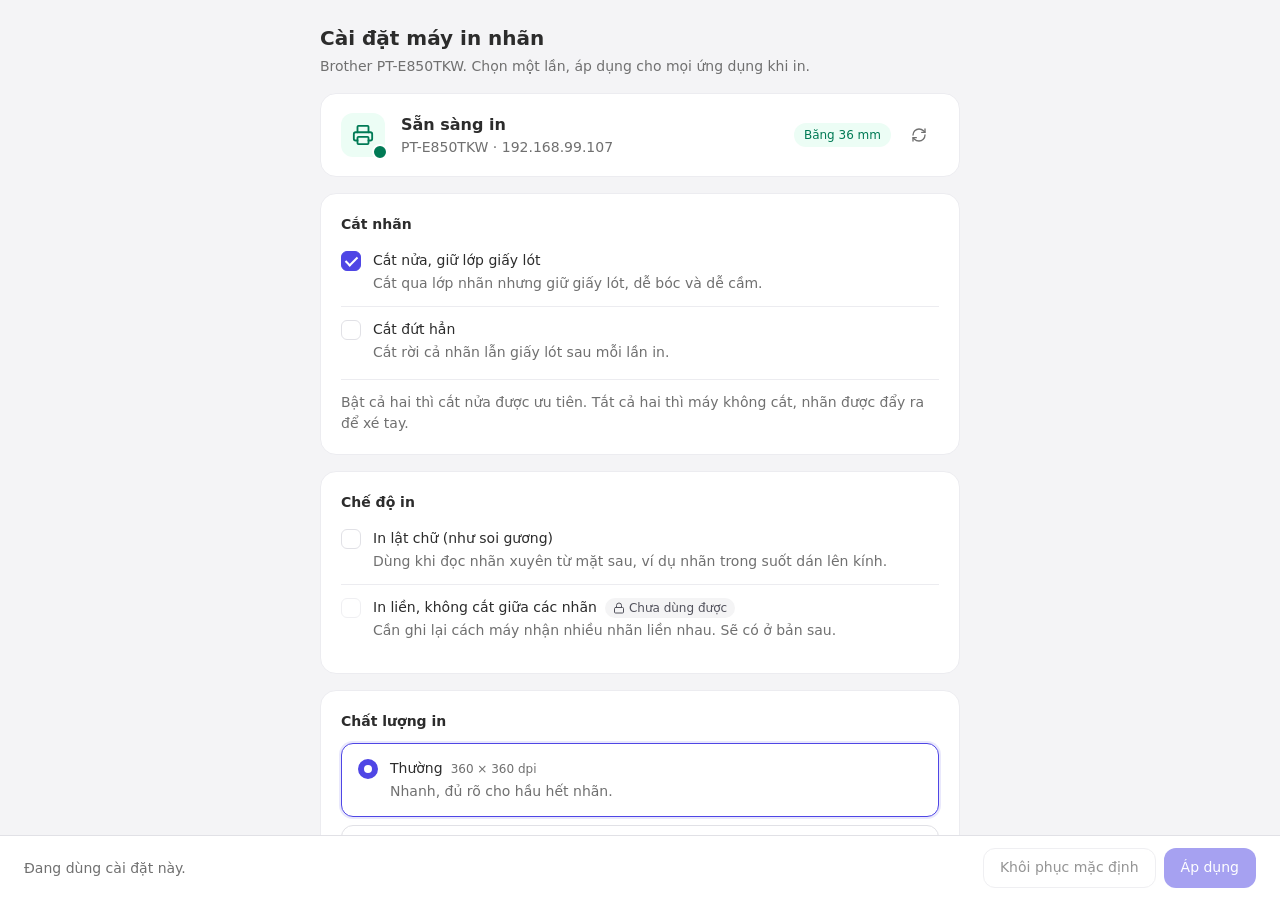
==== settings-app/ui/index.html @ bc4b29c5 "feat(settings-app): add the Tauri settings app with its first UI A one-column window over ptouch-set" ====
<!doctype html>
<!-- SPDX-License-Identifier: GPL-3.0-or-later -->
<html lang="vi">
<head>
  <meta charset="utf-8" />
  <meta name="viewport" content="width=device-width, initial-scale=1" />
  <meta name="color-scheme" content="light dark" />
  <title>Máy in nhãn PT-E850TKW</title>
  <link rel="stylesheet" href="styles.css" />
</head>
<body>
  <div class="app">
    <main class="page" id="page">
      <header class="head">
        <h1>Cài đặt máy in nhãn</h1>
        <p>Brother PT-E850TKW. Chọn một lần, áp dụng cho mọi ứng dụng khi in.</p>
      </header>

      <section class="card status" id="status" aria-live="polite" aria-label="Trạng thái máy in"></section>
      <div class="alerts" id="alerts"></div>

      <div id="form">
        <section class="card" aria-labelledby="h-cut">
          <h2 id="h-cut">Cắt nhãn</h2>
          <div class="rows">
            <label class="row">
              <input type="checkbox" id="half_cut" />
              <span class="row-text">
                <span class="row-title">Cắt nửa, giữ lớp giấy lót</span>
                <span class="row-desc">Cắt qua lớp nhãn nhưng giữ giấy lót, dễ bóc và dễ cầm.</span>
              </span>
            </label>
            <label class="row">
              <input type="checkbox" id="full_cut" />
              <span class="row-text">
                <span class="row-title">Cắt đứt hẳn</span>
                <span class="row-desc">Cắt rời cả nhãn lẫn giấy lót sau mỗi lần in.</span>
              </span>
            </label>
          </div>
          <p class="note">Bật cả hai thì cắt nửa được ưu tiên. Tắt cả hai thì máy không cắt, nhãn được đẩy ra để xé tay.</p>
        </section>

        <section class="card" aria-labelledby="h-mode">
          <h2 id="h-mode">Chế độ in</h2>
          <div class="rows">
            <label class="row">
              <input type="checkbox" id="mirror" />
              <span class="row-text">
                <span class="row-title">In lật chữ (như soi gương)</span>
                <span class="row-desc">Dùng khi đọc nhãn xuyên từ mặt sau, ví dụ nhãn trong suốt dán lên kính.</span>
              </span>
            </label>
            <label class="row is-locked">
              <input type="checkbox" id="chain" disabled />
              <span class="row-text">
                <span class="row-title">In liền, không cắt giữa các nhãn <span class="tag"><svg class="icon" data-i="lock"></svg>Chưa dùng được</span></span>
                <span class="row-desc">Cần ghi lại cách máy nhận nhiều nhãn liền nhau. Sẽ có ở bản sau.</span>
              </span>
            </label>
          </div>
        </section>

        <section class="card" aria-labelledby="h-quality">
          <h2 id="h-quality">Chất lượng in</h2>
          <fieldset class="choices" id="quality"></fieldset>
        </section>

        <section class="card" aria-labelledby="h-size">
          <h2 id="h-size">Khổ nhãn mặc định</h2>
          <p class="hint">Dùng khi ứng dụng không chọn khổ. Khổ tự động cắt bỏ phần trắng, nhãn dài vừa nội dung.</p>
          <div class="select" id="size"></div>
        </section>
      </div>

      <section class="card" id="conn" aria-labelledby="h-conn">
        <h2 id="h-conn">Kết nối</h2>
        <label class="field" for="host">Địa chỉ máy in</label>
        <div class="field-row">
          <input class="input" id="host" inputmode="url" autocomplete="off" spellcheck="false" placeholder="192.168.99.107" />
          <button class="btn btn-outline" id="save-host" type="button">Lưu địa chỉ</button>
        </div>
        <p class="hint">Địa chỉ IP của máy in trong mạng. Nên đặt IP cố định trên router để khỏi phải đổi.</p>
        <div class="actions">
          <button class="btn btn-outline" type="button" disabled><svg class="icon" data-i="printer"></svg>In thử nhãn</button>
          <button class="btn btn-outline" type="button" disabled><svg class="icon" data-i="refresh"></svg>Cài lại driver</button>
          <span class="soon">Sắp có</span>
        </div>
      </section>
    </main>

    <footer class="bar" id="bar">
      <p class="bar-text" id="bar-text" role="status"></p>
      <div class="bar-actions">
        <button class="btn btn-outline" id="reset" type="button">Khôi phục mặc định</button>
        <button class="btn btn-primary" id="apply" type="button">Áp dụng</button>
      </div>
    </footer>
  </div>
  <script src="main.js"></script>
</body>
</html>
---- settings-app/ui/styles.css ----
/* SPDX-License-Identifier: GPL-3.0-or-later

   Tokens follow the evon ui-ux skill (references/tokens.css): flat, hairline
   borders, no shadows except floating layers, 12px radius, one font. Accent is
   indigo like ResBoost. The accent lives in two places (light and dark), the
   font in one. Follows the system light/dark setting. */

:root {
  color-scheme: light;
  --app-font: -apple-system, BlinkMacSystemFont, "SF Pro Text", system-ui, sans-serif;

  /* accent, light */
  --primary: #4f46e5;
  --primary-hover: color-mix(in oklab, var(--primary) 85%, var(--background));
  --primary-foreground: #ffffff;
  --primary-light: rgb(79 70 229 / 0.08);
  --ring-focus: rgb(79 70 229 / 0.12);
  --border-focus: var(--primary);

  --background: #f4f4f6;
  --surface: #ffffff;
  --surface-overlay: #ffffff;
  --foreground: #2c2c2c;
  --muted: #707070;
  --border: #ececf0;
  --border-strong: #e1e1e6;
  --item-hover: #f4f4f6;
  --secondary: #e7e8ec;
  --button-hover: #f1f1f3;
  --elevation-popover: 0 10px 15px -3px rgb(0 0 0 / 0.1), 0 4px 6px -4px rgb(0 0 0 / 0.1);

  --error-text: #e7000b;
  --error-bg: #fef2f2;
  --error-border: #ffc9c9;
  --error-strong: #c10007;
  --success-bg: #ecfdf5;
  --success: #007a55;
  --warning-bg: #fffbeb;
  --warning-border: #fde68a;
  --warning: #bb4d00;
  --warning-strong: #92400e;
  --neutral-bg: #f4f4f5;
  --neutral: #52525c;

  --radius: 12px;
}

@media (prefers-color-scheme: dark) {
  :root {
    color-scheme: dark;
    /* accent, dark: lighter than the light one */
    --primary: #818cf8;
    --primary-foreground: #0b0d1a;
    --primary-light: rgb(129 140 248 / 0.12);
    --ring-focus: rgb(129 140 248 / 0.15);
    --border-focus: rgb(129 140 248 / 0.55);

    --background: #05060f;
    --surface: #0f111a;
    --surface-overlay: #171a26;
    --foreground: #e9edf5;
    --muted: #8b93a7;
    --border: rgb(160 180 220 / 0.12);
    --border-strong: rgb(160 180 220 / 0.16);
    --item-hover: rgb(255 255 255 / 0.05);
    --secondary: rgb(255 255 255 / 0.08);
    --button-hover: rgb(255 255 255 / 0.08);
    --elevation-popover: 0 10px 15px -3px rgb(0 0 0 / 0.5), 0 4px 6px -4px rgb(0 0 0 / 0.5);

    --error-text: #ff6467;
    --error-bg: rgb(251 44 54 / 0.1);
    --error-border: rgb(251 44 54 / 0.3);
    --error-strong: #ff6467;
    --success-bg: rgb(0 188 125 / 0.15);
    --success: #00d492;
    --warning-bg: rgb(254 154 0 / 0.12);
    --warning-border: rgb(254 154 0 / 0.3);
    --warning: #ff8904;
    --warning-strong: #ffb454;
    --neutral-bg: rgb(113 113 123 / 0.15);
    --neutral: #9f9fa9;
  }
}

* { box-sizing: border-box; margin: 0; }
html, body { height: 100%; }
body {
  background: var(--background);
  color: var(--foreground);
  font: 14px/1.5 var(--app-font);
  -webkit-font-smoothing: antialiased;
  -webkit-user-select: none;
  user-select: none;
  cursor: default;
}
button, input { font: inherit; color: inherit; }
button { cursor: pointer; }
:focus-visible { outline: 2px solid var(--border-focus); outline-offset: 2px; }

.icon { width: 16px; height: 16px; flex-shrink: 0; fill: none; stroke: currentColor; stroke-width: 2; stroke-linecap: round; stroke-linejoin: round; }

/* ---------- page ---------- */
.app { display: flex; flex-direction: column; height: 100%; }
.page { flex: 1; overflow-y: auto; padding: 24px 24px 16px; display: flex; flex-direction: column; gap: 16px; }
.page > * { width: 100%; max-width: 640px; margin-inline: auto; }
#form { display: flex; flex-direction: column; gap: 16px; }
.head h1 { font-size: 20px; line-height: 28px; font-weight: 600; }
.head p { margin-top: 4px; color: var(--muted); }

.card { background: var(--surface); border: 1px solid var(--border); border-radius: 16px; padding: 20px; }
.card h2 { font-size: 14px; line-height: 20px; font-weight: 600; }
.hint { margin-top: 4px; color: var(--muted); text-wrap: pretty; }
.note { margin-top: 4px; padding-top: 12px; border-top: 1px solid var(--border); color: var(--muted); text-wrap: pretty; }

/* ---------- status ---------- */
.status { display: flex; align-items: center; gap: 16px; min-height: 84px; }
.status-icon { position: relative; display: grid; place-items: center; width: 44px; height: 44px; border-radius: 12px; background: var(--neutral-bg); color: var(--neutral); flex-shrink: 0; }
.status-icon .icon { width: 22px; height: 22px; }
.status-icon::after { content: ""; position: absolute; right: -3px; bottom: -3px; width: 12px; height: 12px; border-radius: 50%; background: var(--neutral); border: 2px solid var(--surface); }
.status[data-tone="ok"] .status-icon { background: var(--success-bg); color: var(--success); }
.status[data-tone="ok"] .status-icon::after { background: var(--success); }
.status[data-tone="busy"] .status-icon { background: var(--primary-light); color: var(--primary); }
.status[data-tone="busy"] .status-icon::after { background: var(--primary); }
.status[data-tone="warn"] .status-icon { background: var(--warning-bg); color: var(--warning); }
.status[data-tone="warn"] .status-icon::after { background: var(--warning); }
.status[data-tone="bad"] .status-icon { background: var(--error-bg); color: var(--error-text); }
.status[data-tone="bad"] .status-icon::after { background: var(--error-text); }
.status-text { min-width: 0; flex: 1; }
.status-title { font-size: 16px; line-height: 24px; font-weight: 600; }
.status-sub { color: var(--muted); overflow-wrap: anywhere; }
.status-side { display: flex; align-items: center; gap: 8px; flex-shrink: 0; }
.badge { display: inline-flex; align-items: center; height: 24px; padding: 0 10px; border-radius: 999px; background: var(--neutral-bg); color: var(--neutral); font-size: 12px; font-weight: 500; white-space: nowrap; }
.badge[data-tone="ok"] { background: var(--success-bg); color: var(--success); }
.badge[data-tone="warn"] { background: var(--warning-bg); color: var(--warning); }
.icon-btn { display: grid; place-items: center; width: 40px; height: 40px; border: 0; border-radius: 12px; background: transparent; color: var(--muted); transition: background-color .15s, color .15s; }
.icon-btn:hover { background: var(--item-hover); color: var(--foreground); }
.icon-btn[aria-busy="true"] .icon { animation: spin 1s linear infinite; }
@keyframes spin { to { rotate: 360deg; } }
.skeleton { border-radius: 8px; background: var(--item-hover); animation: pulse 1.4s ease-in-out infinite; }
@keyframes pulse { 50% { opacity: .5; } }
@media (prefers-reduced-motion: reduce) { .skeleton, .icon-btn[aria-busy="true"] .icon { animation: none; } }

/* ---------- banners ---------- */
.alerts { display: flex; flex-direction: column; gap: 12px; }
.alerts:empty { display: none; }
.banner { display: flex; gap: 12px; padding: 16px; border-radius: 16px; border: 1px solid var(--border); background: var(--surface); }
.banner .icon { width: 20px; height: 20px; margin-top: 2px; }
.banner-body { min-width: 0; flex: 1; }
.banner-title { font-weight: 500; }
.banner-desc { margin-top: 2px; color: color-mix(in srgb, var(--foreground) 80%, transparent); text-wrap: pretty; }
.banner-act { align-self: center; flex-shrink: 0; }
.banner[data-tone="warn"] { background: var(--warning-bg); border-color: var(--warning-border); }
.banner[data-tone="warn"] .icon, .banner[data-tone="warn"] .banner-title { color: var(--warning-strong); }
.banner[data-tone="warn"] .icon { color: var(--warning); }
.banner[data-tone="bad"] { background: var(--error-bg); border-color: var(--error-border); }
.banner[data-tone="bad"] .icon { color: var(--error-text); }
.banner[data-tone="bad"] .banner-title { color: var(--error-strong); }
.banner[data-tone="info"] .icon { color: var(--muted); }

/* ---------- buttons ---------- */
.btn { display: inline-flex; align-items: center; justify-content: center; gap: 8px; min-height: 40px; padding: 8px 16px; border-radius: 12px; border: 1px solid transparent; font-weight: 500; line-height: 1.25; text-align: center; transition: background-color .15s, color .15s; outline: none; }
.btn:focus-visible { outline: 2px solid var(--border-focus); outline-offset: 2px; }
.btn-outline { background: var(--surface); border-color: var(--border-strong); color: var(--foreground); }
.btn-outline:hover:not(:disabled) { background: var(--button-hover); }
.btn-primary { background: var(--primary); color: var(--primary-foreground); }
.btn-primary:hover:not(:disabled) { background: var(--primary-hover); }
.btn:disabled { opacity: .5; cursor: not-allowed; }
.btn[aria-busy="true"] { cursor: progress; }

/* ---------- check box rows ---------- */
.rows { margin-top: 4px; display: flex; flex-direction: column; }
.row { display: flex; gap: 12px; padding: 12px 0; cursor: pointer; }
.row + .row { border-top: 1px solid var(--border); }
.row.is-locked { cursor: not-allowed; }
.row-text { min-width: 0; display: flex; flex-direction: column; }
.row-title { font-weight: 500; display: flex; flex-wrap: wrap; align-items: center; gap: 4px 8px; }
.row-desc { margin-top: 2px; color: var(--muted); text-wrap: pretty; }
.tag { display: inline-flex; align-items: center; gap: 4px; height: 20px; padding: 0 8px; border-radius: 999px; background: var(--neutral-bg); color: var(--neutral); font-size: 12px; font-weight: 500; }
.tag .icon { width: 12px; height: 12px; }

input[type="checkbox"], input[type="radio"] { appearance: none; -webkit-appearance: none; position: relative; flex-shrink: 0; width: 20px; height: 20px; margin: 1px 0 0; border: 1.5px solid var(--border-strong); background: var(--surface); cursor: pointer; outline: none; transition: background-color .15s, border-color .15s; }
input[type="checkbox"] { border-radius: 6px; }
input[type="checkbox"]:checked { background: var(--primary); border-color: var(--primary); }
input[type="checkbox"]:checked::after { content: ""; position: absolute; left: 5.5px; top: 1.5px; width: 5px; height: 10px; border: solid var(--primary-foreground); border-width: 0 2px 2px 0; rotate: 45deg; }
input[type="radio"] { border-radius: 50%; }
input[type="radio"]:checked { border: 6px solid var(--primary); }
input:disabled { opacity: .5; cursor: not-allowed; }
input:focus-visible { outline: 2px solid var(--border-focus); outline-offset: 2px; }

/* ---------- choice cards ---------- */
.choices { border: 0; padding: 0; margin: 12px 0 0; display: flex; flex-direction: column; gap: 8px; min-width: 0; }
.choice { display: flex; gap: 12px; padding: 14px 16px; border: 1px solid var(--border-strong); border-radius: 12px; background: var(--surface); cursor: pointer; transition: background-color .15s, border-color .15s; }
.choice:hover { background: var(--item-hover); }
.choice:has(input:checked) { border-color: var(--border-focus); box-shadow: 0 0 0 2px var(--ring-focus); }
.choice-text { min-width: 0; display: flex; flex-direction: column; }
.choice-title { font-weight: 500; display: flex; flex-wrap: wrap; gap: 4px 8px; align-items: center; }
.choice-meta { font-size: 12px; font-weight: 500; color: var(--muted); }
.choice-desc { margin-top: 2px; color: var(--muted); text-wrap: pretty; }

/* ---------- inputs ---------- */
.field { display: block; margin-top: 12px; font-weight: 500; }
.field-row { display: flex; gap: 8px; margin-top: 8px; }
.input { flex: 1; min-width: 0; height: 40px; padding: 0 12px; border: 1px solid var(--border-strong); border-radius: 12px; background: var(--surface); outline: none; -webkit-user-select: text; user-select: text; transition: border-color .15s, box-shadow .15s; }
.input::placeholder { color: var(--muted); }
.input:focus { border-color: var(--border-focus); box-shadow: 0 0 0 2px var(--ring-focus); }
.input[aria-invalid="true"] { border-color: var(--error-text); }
.actions { display: flex; flex-wrap: wrap; align-items: center; gap: 8px; margin-top: 16px; padding-top: 16px; border-top: 1px solid var(--border); }
.soon { color: var(--muted); font-size: 12px; }

/* ---------- custom select ---------- */
.select { position: relative; margin-top: 12px; }
.select-btn { display: flex; align-items: center; justify-content: space-between; gap: 8px; width: 100%; min-height: 40px; padding: 8px 12px; border: 1px solid var(--border-strong); border-radius: 12px; background: var(--surface); text-align: left; transition: background-color .15s; }
.select-btn:hover { background: var(--item-hover); }
.select-btn[aria-expanded="true"] { border-color: var(--border-focus); box-shadow: 0 0 0 2px var(--ring-focus); }
.select-btn .icon { color: var(--muted); transition: rotate .15s; }
.select-btn[aria-expanded="true"] .icon { rotate: 180deg; }
.select-list { position: absolute; z-index: 20; left: 0; right: 0; top: calc(100% + 6px); max-height: 320px; overflow-y: auto; padding: 4px; background: var(--surface-overlay); border: 1px solid var(--border-strong); border-radius: 16px; box-shadow: var(--elevation-popover); transform-origin: top; animation: pop .12s ease-out; }
@keyframes pop { from { opacity: 0; transform: scale(.98); } }
.select-list[hidden] { display: none; }
.select-group { padding: 8px 12px 4px; font-size: 12px; font-weight: 500; color: var(--muted); }
.select-item { display: flex; align-items: center; justify-content: space-between; gap: 8px; width: 100%; min-height: 40px; padding: 8px 12px; border: 0; border-radius: 12px; background: transparent; text-align: left; }
.select-item:hover, .select-item:focus-visible { background: var(--item-hover); outline: none; }
.select-item[aria-selected="true"] { font-weight: 500; }
.select-item .icon { color: var(--primary); }

/* ---------- footer bar ---------- */
.bar { display: flex; align-items: center; justify-content: space-between; gap: 12px; flex-wrap: wrap; padding: 12px 24px; background: var(--surface); border-top: 1px solid var(--border-strong); }
.bar-text { flex: 1; min-width: 160px; color: var(--muted); }
.bar-text[data-tone="dirty"] { color: var(--foreground); font-weight: 500; }
.bar-text[data-tone="ok"] { color: var(--success); }
.bar-text[data-tone="bad"] { color: var(--error-text); }
.bar-actions { display: flex; gap: 8px; }
[hidden] { display: none !important; }

@media (max-width: 520px) {
  .page { padding: 16px 16px 12px; }
  .bar { padding: 12px 16px; }
  .status { flex-wrap: wrap; }
  .bar-actions { width: 100%; }
  .bar-actions .btn { flex: 1; }
}
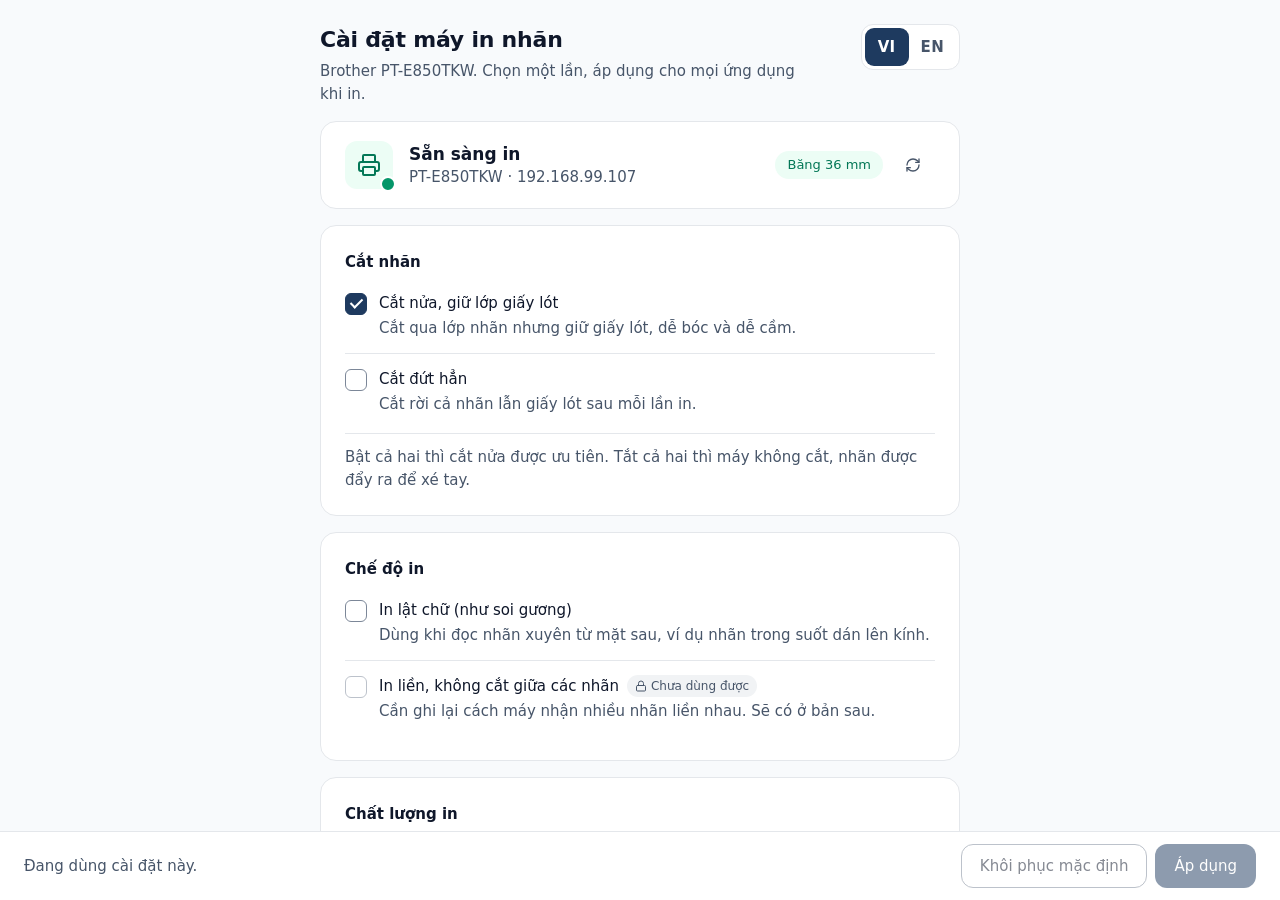
==== commit 3aa12cef: "feat(settings-app): restyle with the ui-ux-pro-max system and add VI | EN Replace the first palette " ====
--- a/settings-app/ui/index.html
+++ b/settings-app/ui/index.html
@@ -5,86 +5,92 @@
   <meta charset="utf-8" />
   <meta name="viewport" content="width=device-width, initial-scale=1" />
   <meta name="color-scheme" content="light dark" />
-  <title>Máy in nhãn PT-E850TKW</title>
+  <title>PT-E850TKW</title>
   <link rel="stylesheet" href="styles.css" />
 </head>
 <body>
   <div class="app">
     <main class="page" id="page">
       <header class="head">
-        <h1>Cài đặt máy in nhãn</h1>
-        <p>Brother PT-E850TKW. Chọn một lần, áp dụng cho mọi ứng dụng khi in.</p>
+        <div class="head-text">
+          <h1 data-i18n="head.title"></h1>
+          <p data-i18n="head.sub"></p>
+        </div>
+        <div class="lang" role="group" data-i18n-aria="lang.label" id="lang">
+          <button type="button" data-lang="vi" title="Tiếng Việt">VI</button>
+          <button type="button" data-lang="en" title="English">EN</button>
+        </div>
       </header>
 
-      <section class="card status" id="status" aria-live="polite" aria-label="Trạng thái máy in"></section>
+      <section class="card status" id="status" aria-live="polite"></section>
       <div class="alerts" id="alerts"></div>
 
       <div id="form">
         <section class="card" aria-labelledby="h-cut">
-          <h2 id="h-cut">Cắt nhãn</h2>
+          <h2 id="h-cut" data-i18n="cut.h"></h2>
           <div class="rows">
             <label class="row">
               <input type="checkbox" id="half_cut" />
               <span class="row-text">
-                <span class="row-title">Cắt nửa, giữ lớp giấy lót</span>
-                <span class="row-desc">Cắt qua lớp nhãn nhưng giữ giấy lót, dễ bóc và dễ cầm.</span>
+                <span class="row-title" data-i18n="half.title"></span>
+                <span class="row-desc" data-i18n="half.desc"></span>
               </span>
             </label>
             <label class="row">
               <input type="checkbox" id="full_cut" />
               <span class="row-text">
-                <span class="row-title">Cắt đứt hẳn</span>
-                <span class="row-desc">Cắt rời cả nhãn lẫn giấy lót sau mỗi lần in.</span>
+                <span class="row-title" data-i18n="full.title"></span>
+                <span class="row-desc" data-i18n="full.desc"></span>
               </span>
             </label>
           </div>
-          <p class="note">Bật cả hai thì cắt nửa được ưu tiên. Tắt cả hai thì máy không cắt, nhãn được đẩy ra để xé tay.</p>
+          <p class="note" data-i18n="cut.note"></p>
         </section>
 
         <section class="card" aria-labelledby="h-mode">
-          <h2 id="h-mode">Chế độ in</h2>
+          <h2 id="h-mode" data-i18n="mode.h"></h2>
           <div class="rows">
             <label class="row">
               <input type="checkbox" id="mirror" />
               <span class="row-text">
-                <span class="row-title">In lật chữ (như soi gương)</span>
-                <span class="row-desc">Dùng khi đọc nhãn xuyên từ mặt sau, ví dụ nhãn trong suốt dán lên kính.</span>
+                <span class="row-title" data-i18n="mirror.title"></span>
+                <span class="row-desc" data-i18n="mirror.desc"></span>
               </span>
             </label>
             <label class="row is-locked">
               <input type="checkbox" id="chain" disabled />
               <span class="row-text">
-                <span class="row-title">In liền, không cắt giữa các nhãn <span class="tag"><svg class="icon" data-i="lock"></svg>Chưa dùng được</span></span>
-                <span class="row-desc">Cần ghi lại cách máy nhận nhiều nhãn liền nhau. Sẽ có ở bản sau.</span>
+                <span class="row-title"><span data-i18n="chain.title"></span> <span class="tag"><svg class="icon" data-i="lock"></svg><span data-i18n="chain.tag"></span></span></span>
+                <span class="row-desc" data-i18n="chain.desc"></span>
               </span>
             </label>
           </div>
         </section>
 
         <section class="card" aria-labelledby="h-quality">
-          <h2 id="h-quality">Chất lượng in</h2>
+          <h2 id="h-quality" data-i18n="quality.h"></h2>
           <fieldset class="choices" id="quality"></fieldset>
         </section>
 
         <section class="card" aria-labelledby="h-size">
-          <h2 id="h-size">Khổ nhãn mặc định</h2>
-          <p class="hint">Dùng khi ứng dụng không chọn khổ. Khổ tự động cắt bỏ phần trắng, nhãn dài vừa nội dung.</p>
+          <h2 id="h-size" data-i18n="size.h"></h2>
+          <p class="hint" data-i18n="size.hint"></p>
           <div class="select" id="size"></div>
         </section>
       </div>
 
       <section class="card" id="conn" aria-labelledby="h-conn">
-        <h2 id="h-conn">Kết nối</h2>
-        <label class="field" for="host">Địa chỉ máy in</label>
+        <h2 id="h-conn" data-i18n="conn.h"></h2>
+        <label class="field" for="host" data-i18n="conn.label"></label>
         <div class="field-row">
           <input class="input" id="host" inputmode="url" autocomplete="off" spellcheck="false" placeholder="192.168.99.107" />
-          <button class="btn btn-outline" id="save-host" type="button">Lưu địa chỉ</button>
+          <button class="btn btn-outline" id="save-host" type="button" data-i18n="conn.save"></button>
         </div>
-        <p class="hint">Địa chỉ IP của máy in trong mạng. Nên đặt IP cố định trên router để khỏi phải đổi.</p>
+        <p class="hint" data-i18n="conn.hint"></p>
         <div class="actions">
-          <button class="btn btn-outline" type="button" disabled><svg class="icon" data-i="printer"></svg>In thử nhãn</button>
-          <button class="btn btn-outline" type="button" disabled><svg class="icon" data-i="refresh"></svg>Cài lại driver</button>
-          <span class="soon">Sắp có</span>
+          <button class="btn btn-outline" type="button" disabled><svg class="icon" data-i="printer"></svg><span data-i18n="conn.test"></span></button>
+          <button class="btn btn-outline" type="button" disabled><svg class="icon" data-i="refresh"></svg><span data-i18n="conn.reinstall"></span></button>
+          <span class="soon" data-i18n="conn.soon"></span>
         </div>
       </section>
     </main>
@@ -92,11 +98,12 @@
     <footer class="bar" id="bar">
       <p class="bar-text" id="bar-text" role="status"></p>
       <div class="bar-actions">
-        <button class="btn btn-outline" id="reset" type="button">Khôi phục mặc định</button>
-        <button class="btn btn-primary" id="apply" type="button">Áp dụng</button>
+        <button class="btn btn-outline" id="reset" type="button" data-i18n="bar.reset"></button>
+        <button class="btn btn-primary" id="apply" type="button" data-i18n="bar.apply"></button>
       </div>
     </footer>
   </div>
+  <script src="i18n.js"></script>
   <script src="main.js"></script>
 </body>
 </html>
--- a/settings-app/ui/styles.css
+++ b/settings-app/ui/styles.css
@@ -1,84 +1,68 @@
 /* SPDX-License-Identifier: GPL-3.0-or-later
 
-   Tokens follow the evon ui-ux skill (references/tokens.css): flat, hairline
-   borders, no shadows except floating layers, 12px radius, one font. Accent is
-   indigo like ResBoost. The accent lives in two places (light and dark), the
-   font in one. Follows the system light/dark setting. */
+   Design system from the ui-ux-pro-max skill, generated for this app:
+   style "Minimalism & Swiss" (clean, spacious, functional, high contrast), palette
+   navy #1E3A5F / blue #2563EB / green #059669, one sans-serif, 8px rhythm,
+   44px touch targets, visible focus, reduced motion respected.
+   Light and dark values were checked separately (WCAG: text 4.5:1, control
+   borders and focus 3:1). Dark uses lighter, desaturated tonal variants, not
+   inverted colours. Follows the system light/dark setting.
+
+   Font: Work Sans (has a Vietnamese subset; Outfit, also suggested by the skill,
+   does not). It is not bundled yet, so macOS falls back to SF, which also covers
+   Vietnamese. */
 
 :root {
   color-scheme: light;
-  --app-font: -apple-system, BlinkMacSystemFont, "SF Pro Text", system-ui, sans-serif;
-
-  /* accent, light */
-  --primary: #4f46e5;
-  --primary-hover: color-mix(in oklab, var(--primary) 85%, var(--background));
-  --primary-foreground: #ffffff;
-  --primary-light: rgb(79 70 229 / 0.08);
-  --ring-focus: rgb(79 70 229 / 0.12);
-  --border-focus: var(--primary);
-
-  --background: #f4f4f6;
+  --app-font: "Work Sans", -apple-system, BlinkMacSystemFont, "SF Pro Text", system-ui, sans-serif;
+
+  --primary: #1e3a5f;
+  --on-primary: #ffffff;
+  --primary-hover: #2b4d7a;
+  --accent: #2563eb;               /* focus, selected borders, links */
+  --accent-soft: rgb(37 99 235 / 0.12);
+
+  --background: #f8fafc;
   --surface: #ffffff;
-  --surface-overlay: #ffffff;
-  --foreground: #2c2c2c;
-  --muted: #707070;
-  --border: #ececf0;
-  --border-strong: #e1e1e6;
-  --item-hover: #f4f4f6;
-  --secondary: #e7e8ec;
-  --button-hover: #f1f1f3;
-  --elevation-popover: 0 10px 15px -3px rgb(0 0 0 / 0.1), 0 4px 6px -4px rgb(0 0 0 / 0.1);
-
-  --error-text: #e7000b;
-  --error-bg: #fef2f2;
-  --error-border: #ffc9c9;
-  --error-strong: #c10007;
-  --success-bg: #ecfdf5;
-  --success: #007a55;
-  --warning-bg: #fffbeb;
-  --warning-border: #fde68a;
-  --warning: #bb4d00;
-  --warning-strong: #92400e;
-  --neutral-bg: #f4f4f5;
-  --neutral: #52525c;
-
-  --radius: 12px;
+  --foreground: #0f172a;
+  --muted: #475569;
+  --border: #e4e7eb;               /* hairlines between blocks */
+  --control-border: #7c8798;       /* boxes, inputs: 3.6:1 on white */
+  --item-hover: #f1f3f5;
+  --button-hover: #f1f3f5;
+  --popover: #ffffff;
+  --elevation: 0 10px 15px -3px rgb(15 23 42 / 0.12), 0 4px 6px -4px rgb(15 23 42 / 0.1);
+
+  --success: #047857; --success-bg: #ecfdf5; --success-dot: #059669;
+  --warning: #92400e; --warning-bg: #fffbeb; --warning-border: #fcd34d; --warning-dot: #d97706;
+  --error: #b91c1c;   --error-bg: #fef2f2;   --error-border: #fecaca;   --error-dot: #dc2626;
+  --neutral: #475569; --neutral-bg: #f1f3f5;
 }
 
 @media (prefers-color-scheme: dark) {
   :root {
     color-scheme: dark;
-    /* accent, dark: lighter than the light one */
-    --primary: #818cf8;
-    --primary-foreground: #0b0d1a;
-    --primary-light: rgb(129 140 248 / 0.12);
-    --ring-focus: rgb(129 140 248 / 0.15);
-    --border-focus: rgb(129 140 248 / 0.55);
-
-    --background: #05060f;
-    --surface: #0f111a;
-    --surface-overlay: #171a26;
-    --foreground: #e9edf5;
-    --muted: #8b93a7;
-    --border: rgb(160 180 220 / 0.12);
-    --border-strong: rgb(160 180 220 / 0.16);
+    --primary: #8db4e8;
+    --on-primary: #0b1220;
+    --primary-hover: #a5c6f0;
+    --accent: #7aa7ff;
+    --accent-soft: rgb(122 167 255 / 0.16);
+
+    --background: #0b1220;
+    --surface: #121b2e;
+    --foreground: #e6eaf2;
+    --muted: #9aa8bd;
+    --border: rgb(148 163 184 / 0.16);
+    --control-border: #7b8aa3;
     --item-hover: rgb(255 255 255 / 0.05);
-    --secondary: rgb(255 255 255 / 0.08);
     --button-hover: rgb(255 255 255 / 0.08);
-    --elevation-popover: 0 10px 15px -3px rgb(0 0 0 / 0.5), 0 4px 6px -4px rgb(0 0 0 / 0.5);
-
-    --error-text: #ff6467;
-    --error-bg: rgb(251 44 54 / 0.1);
-    --error-border: rgb(251 44 54 / 0.3);
-    --error-strong: #ff6467;
-    --success-bg: rgb(0 188 125 / 0.15);
-    --success: #00d492;
-    --warning-bg: rgb(254 154 0 / 0.12);
-    --warning-border: rgb(254 154 0 / 0.3);
-    --warning: #ff8904;
-    --warning-strong: #ffb454;
-    --neutral-bg: rgb(113 113 123 / 0.15);
-    --neutral: #9f9fa9;
+    --popover: #182238;
+    --elevation: 0 10px 15px -3px rgb(0 0 0 / 0.55), 0 4px 6px -4px rgb(0 0 0 / 0.5);
+
+    --success: #34d399; --success-bg: rgb(16 185 129 / 0.15); --success-dot: #10b981;
+    --warning: #fbbf24; --warning-bg: rgb(245 158 11 / 0.14); --warning-border: rgb(245 158 11 / 0.32); --warning-dot: #f59e0b;
+    --error: #f87171;   --error-bg: rgb(239 68 68 / 0.12);   --error-border: rgb(239 68 68 / 0.32);   --error-dot: #ef4444;
+    --neutral: #9aa8bd; --neutral-bg: rgb(100 116 139 / 0.2);
   }
 }
 
@@ -87,7 +71,7 @@
 body {
   background: var(--background);
   color: var(--foreground);
-  font: 14px/1.5 var(--app-font);
+  font: 15px/1.5 var(--app-font);
   -webkit-font-smoothing: antialiased;
   -webkit-user-select: none;
   user-select: none;
@@ -95,7 +79,7 @@
 }
 button, input { font: inherit; color: inherit; }
 button { cursor: pointer; }
-:focus-visible { outline: 2px solid var(--border-focus); outline-offset: 2px; }
+:focus-visible { outline: 2px solid var(--accent); outline-offset: 2px; }
 
 .icon { width: 16px; height: 16px; flex-shrink: 0; fill: none; stroke: currentColor; stroke-width: 2; stroke-linecap: round; stroke-linejoin: round; }
 
@@ -104,41 +88,52 @@
 .page { flex: 1; overflow-y: auto; padding: 24px 24px 16px; display: flex; flex-direction: column; gap: 16px; }
 .page > * { width: 100%; max-width: 640px; margin-inline: auto; }
 #form { display: flex; flex-direction: column; gap: 16px; }
-.head h1 { font-size: 20px; line-height: 28px; font-weight: 600; }
-.head p { margin-top: 4px; color: var(--muted); }
-
-.card { background: var(--surface); border: 1px solid var(--border); border-radius: 16px; padding: 20px; }
-.card h2 { font-size: 14px; line-height: 20px; font-weight: 600; }
+.head { display: flex; align-items: flex-start; justify-content: space-between; gap: 16px; }
+.head-text { min-width: 0; }
+.head h1 { font-size: 22px; line-height: 32px; font-weight: 600; letter-spacing: -0.01em; }
+.head p { margin-top: 4px; color: var(--muted); text-wrap: pretty; }
+
+.card { background: var(--surface); border: 1px solid var(--border); border-radius: 16px; padding: 24px; }
+.card h2 { font-size: 15px; line-height: 24px; font-weight: 600; }
 .hint { margin-top: 4px; color: var(--muted); text-wrap: pretty; }
 .note { margin-top: 4px; padding-top: 12px; border-top: 1px solid var(--border); color: var(--muted); text-wrap: pretty; }
 
+/* ---------- language switch ---------- */
+.lang { display: inline-flex; flex-shrink: 0; padding: 3px; border: 1px solid var(--border); border-radius: 12px; background: var(--surface); }
+.lang button { min-width: 44px; height: 38px; padding: 0 12px; border: 0; border-radius: 9px; background: transparent; color: var(--muted); font-weight: 600; letter-spacing: .02em; transition: background-color .15s, color .15s; }
+.lang button:hover { color: var(--foreground); background: var(--item-hover); }
+.lang button[aria-pressed="true"] { background: var(--primary); color: var(--on-primary); }
+
 /* ---------- status ---------- */
-.status { display: flex; align-items: center; gap: 16px; min-height: 84px; }
-.status-icon { position: relative; display: grid; place-items: center; width: 44px; height: 44px; border-radius: 12px; background: var(--neutral-bg); color: var(--neutral); flex-shrink: 0; }
-.status-icon .icon { width: 22px; height: 22px; }
+.status { display: flex; align-items: center; gap: 16px; min-height: 88px; }
+.status-icon { position: relative; display: grid; place-items: center; width: 48px; height: 48px; border-radius: 12px; background: var(--neutral-bg); color: var(--neutral); flex-shrink: 0; }
+.status-icon .icon { width: 24px; height: 24px; }
 .status-icon::after { content: ""; position: absolute; right: -3px; bottom: -3px; width: 12px; height: 12px; border-radius: 50%; background: var(--neutral); border: 2px solid var(--surface); }
 .status[data-tone="ok"] .status-icon { background: var(--success-bg); color: var(--success); }
-.status[data-tone="ok"] .status-icon::after { background: var(--success); }
-.status[data-tone="busy"] .status-icon { background: var(--primary-light); color: var(--primary); }
-.status[data-tone="busy"] .status-icon::after { background: var(--primary); }
+.status[data-tone="ok"] .status-icon::after { background: var(--success-dot); }
+.status[data-tone="busy"] .status-icon { background: var(--accent-soft); color: var(--accent); }
+.status[data-tone="busy"] .status-icon::after { background: var(--accent); }
 .status[data-tone="warn"] .status-icon { background: var(--warning-bg); color: var(--warning); }
-.status[data-tone="warn"] .status-icon::after { background: var(--warning); }
-.status[data-tone="bad"] .status-icon { background: var(--error-bg); color: var(--error-text); }
-.status[data-tone="bad"] .status-icon::after { background: var(--error-text); }
+.status[data-tone="warn"] .status-icon::after { background: var(--warning-dot); }
+.status[data-tone="bad"] .status-icon { background: var(--error-bg); color: var(--error); }
+.status[data-tone="bad"] .status-icon::after { background: var(--error-dot); }
 .status-text { min-width: 0; flex: 1; }
-.status-title { font-size: 16px; line-height: 24px; font-weight: 600; }
+.status-title { font-size: 17px; line-height: 24px; font-weight: 600; }
 .status-sub { color: var(--muted); overflow-wrap: anywhere; }
 .status-side { display: flex; align-items: center; gap: 8px; flex-shrink: 0; }
-.badge { display: inline-flex; align-items: center; height: 24px; padding: 0 10px; border-radius: 999px; background: var(--neutral-bg); color: var(--neutral); font-size: 12px; font-weight: 500; white-space: nowrap; }
+.badge { display: inline-flex; align-items: center; height: 28px; padding: 0 12px; border-radius: 999px; background: var(--neutral-bg); color: var(--neutral); font-size: 13px; font-weight: 500; white-space: nowrap; }
 .badge[data-tone="ok"] { background: var(--success-bg); color: var(--success); }
 .badge[data-tone="warn"] { background: var(--warning-bg); color: var(--warning); }
-.icon-btn { display: grid; place-items: center; width: 40px; height: 40px; border: 0; border-radius: 12px; background: transparent; color: var(--muted); transition: background-color .15s, color .15s; }
+.icon-btn { display: grid; place-items: center; width: 44px; height: 44px; border: 0; border-radius: 12px; background: transparent; color: var(--muted); transition: background-color .15s, color .15s; }
 .icon-btn:hover { background: var(--item-hover); color: var(--foreground); }
 .icon-btn[aria-busy="true"] .icon { animation: spin 1s linear infinite; }
 @keyframes spin { to { rotate: 360deg; } }
 .skeleton { border-radius: 8px; background: var(--item-hover); animation: pulse 1.4s ease-in-out infinite; }
 @keyframes pulse { 50% { opacity: .5; } }
-@media (prefers-reduced-motion: reduce) { .skeleton, .icon-btn[aria-busy="true"] .icon { animation: none; } }
+@media (prefers-reduced-motion: reduce) {
+  .skeleton, .icon-btn[aria-busy="true"] .icon, .select-list { animation: none; }
+  * { transition: none !important; }
+}
 
 /* ---------- banners ---------- */
 .alerts { display: flex; flex-direction: column; gap: 12px; }
@@ -146,94 +141,92 @@
 .banner { display: flex; gap: 12px; padding: 16px; border-radius: 16px; border: 1px solid var(--border); background: var(--surface); }
 .banner .icon { width: 20px; height: 20px; margin-top: 2px; }
 .banner-body { min-width: 0; flex: 1; }
-.banner-title { font-weight: 500; }
-.banner-desc { margin-top: 2px; color: color-mix(in srgb, var(--foreground) 80%, transparent); text-wrap: pretty; }
+.banner-title { font-weight: 600; }
+.banner-desc { margin-top: 2px; color: var(--foreground); opacity: .85; text-wrap: pretty; }
 .banner-act { align-self: center; flex-shrink: 0; }
 .banner[data-tone="warn"] { background: var(--warning-bg); border-color: var(--warning-border); }
-.banner[data-tone="warn"] .icon, .banner[data-tone="warn"] .banner-title { color: var(--warning-strong); }
-.banner[data-tone="warn"] .icon { color: var(--warning); }
+.banner[data-tone="warn"] .icon, .banner[data-tone="warn"] .banner-title { color: var(--warning); }
 .banner[data-tone="bad"] { background: var(--error-bg); border-color: var(--error-border); }
-.banner[data-tone="bad"] .icon { color: var(--error-text); }
-.banner[data-tone="bad"] .banner-title { color: var(--error-strong); }
-.banner[data-tone="info"] .icon { color: var(--muted); }
+.banner[data-tone="bad"] .icon, .banner[data-tone="bad"] .banner-title { color: var(--error); }
 
 /* ---------- buttons ---------- */
-.btn { display: inline-flex; align-items: center; justify-content: center; gap: 8px; min-height: 40px; padding: 8px 16px; border-radius: 12px; border: 1px solid transparent; font-weight: 500; line-height: 1.25; text-align: center; transition: background-color .15s, color .15s; outline: none; }
-.btn:focus-visible { outline: 2px solid var(--border-focus); outline-offset: 2px; }
-.btn-outline { background: var(--surface); border-color: var(--border-strong); color: var(--foreground); }
+.btn { display: inline-flex; align-items: center; justify-content: center; gap: 8px; min-height: 44px; padding: 8px 18px; border-radius: 12px; border: 1px solid transparent; font-weight: 500; line-height: 1.25; text-align: center; transition: background-color .15s, color .15s, border-color .15s; outline: none; }
+.btn:focus-visible { outline: 2px solid var(--accent); outline-offset: 2px; }
+.btn-outline { background: var(--surface); border-color: var(--control-border); color: var(--foreground); }
 .btn-outline:hover:not(:disabled) { background: var(--button-hover); }
-.btn-primary { background: var(--primary); color: var(--primary-foreground); }
+.btn-primary { background: var(--primary); color: var(--on-primary); }
 .btn-primary:hover:not(:disabled) { background: var(--primary-hover); }
 .btn:disabled { opacity: .5; cursor: not-allowed; }
 .btn[aria-busy="true"] { cursor: progress; }
 
 /* ---------- check box rows ---------- */
 .rows { margin-top: 4px; display: flex; flex-direction: column; }
-.row { display: flex; gap: 12px; padding: 12px 0; cursor: pointer; }
+.row { display: flex; gap: 12px; padding: 14px 0; cursor: pointer; }
 .row + .row { border-top: 1px solid var(--border); }
 .row.is-locked { cursor: not-allowed; }
 .row-text { min-width: 0; display: flex; flex-direction: column; }
 .row-title { font-weight: 500; display: flex; flex-wrap: wrap; align-items: center; gap: 4px 8px; }
 .row-desc { margin-top: 2px; color: var(--muted); text-wrap: pretty; }
-.tag { display: inline-flex; align-items: center; gap: 4px; height: 20px; padding: 0 8px; border-radius: 999px; background: var(--neutral-bg); color: var(--neutral); font-size: 12px; font-weight: 500; }
+.tag { display: inline-flex; align-items: center; gap: 4px; height: 22px; padding: 0 8px; border-radius: 999px; background: var(--neutral-bg); color: var(--neutral); font-size: 12px; font-weight: 500; }
 .tag .icon { width: 12px; height: 12px; }
 
-input[type="checkbox"], input[type="radio"] { appearance: none; -webkit-appearance: none; position: relative; flex-shrink: 0; width: 20px; height: 20px; margin: 1px 0 0; border: 1.5px solid var(--border-strong); background: var(--surface); cursor: pointer; outline: none; transition: background-color .15s, border-color .15s; }
+input[type="checkbox"], input[type="radio"] { appearance: none; -webkit-appearance: none; position: relative; flex-shrink: 0; width: 22px; height: 22px; margin: 1px 0 0; border: 1.5px solid var(--control-border); background: var(--surface); cursor: pointer; outline: none; transition: background-color .15s, border-color .15s; }
 input[type="checkbox"] { border-radius: 6px; }
 input[type="checkbox"]:checked { background: var(--primary); border-color: var(--primary); }
-input[type="checkbox"]:checked::after { content: ""; position: absolute; left: 5.5px; top: 1.5px; width: 5px; height: 10px; border: solid var(--primary-foreground); border-width: 0 2px 2px 0; rotate: 45deg; }
+input[type="checkbox"]:checked::after { content: ""; position: absolute; left: 6.5px; top: 2px; width: 5px; height: 10px; border: solid var(--on-primary); border-width: 0 2px 2px 0; rotate: 45deg; }
 input[type="radio"] { border-radius: 50%; }
-input[type="radio"]:checked { border: 6px solid var(--primary); }
+input[type="radio"]:checked { border: 7px solid var(--primary); }
 input:disabled { opacity: .5; cursor: not-allowed; }
-input:focus-visible { outline: 2px solid var(--border-focus); outline-offset: 2px; }
+input:focus-visible { outline: 2px solid var(--accent); outline-offset: 2px; }
 
 /* ---------- choice cards ---------- */
 .choices { border: 0; padding: 0; margin: 12px 0 0; display: flex; flex-direction: column; gap: 8px; min-width: 0; }
-.choice { display: flex; gap: 12px; padding: 14px 16px; border: 1px solid var(--border-strong); border-radius: 12px; background: var(--surface); cursor: pointer; transition: background-color .15s, border-color .15s; }
+.choice { display: flex; gap: 12px; padding: 14px 16px; border: 1px solid var(--border); border-radius: 12px; background: var(--surface); cursor: pointer; transition: background-color .15s, border-color .15s; }
 .choice:hover { background: var(--item-hover); }
-.choice:has(input:checked) { border-color: var(--border-focus); box-shadow: 0 0 0 2px var(--ring-focus); }
+.choice:has(input:checked) { border-color: var(--accent); box-shadow: 0 0 0 2px var(--accent-soft); }
 .choice-text { min-width: 0; display: flex; flex-direction: column; }
 .choice-title { font-weight: 500; display: flex; flex-wrap: wrap; gap: 4px 8px; align-items: center; }
-.choice-meta { font-size: 12px; font-weight: 500; color: var(--muted); }
+.choice-meta { font-size: 13px; font-weight: 500; color: var(--muted); }
 .choice-desc { margin-top: 2px; color: var(--muted); text-wrap: pretty; }
 
 /* ---------- inputs ---------- */
 .field { display: block; margin-top: 12px; font-weight: 500; }
 .field-row { display: flex; gap: 8px; margin-top: 8px; }
-.input { flex: 1; min-width: 0; height: 40px; padding: 0 12px; border: 1px solid var(--border-strong); border-radius: 12px; background: var(--surface); outline: none; -webkit-user-select: text; user-select: text; transition: border-color .15s, box-shadow .15s; }
-.input::placeholder { color: var(--muted); }
-.input:focus { border-color: var(--border-focus); box-shadow: 0 0 0 2px var(--ring-focus); }
-.input[aria-invalid="true"] { border-color: var(--error-text); }
+.input { flex: 1; min-width: 0; height: 44px; padding: 0 14px; border: 1px solid var(--control-border); border-radius: 12px; background: var(--surface); outline: none; -webkit-user-select: text; user-select: text; transition: border-color .15s, box-shadow .15s; }
+.input::placeholder { color: var(--muted); opacity: .8; }
+.input:focus { border-color: var(--accent); box-shadow: 0 0 0 2px var(--accent-soft); }
+.input[aria-invalid="true"] { border-color: var(--error-dot); }
 .actions { display: flex; flex-wrap: wrap; align-items: center; gap: 8px; margin-top: 16px; padding-top: 16px; border-top: 1px solid var(--border); }
-.soon { color: var(--muted); font-size: 12px; }
+.soon { color: var(--muted); font-size: 13px; }
 
 /* ---------- custom select ---------- */
 .select { position: relative; margin-top: 12px; }
-.select-btn { display: flex; align-items: center; justify-content: space-between; gap: 8px; width: 100%; min-height: 40px; padding: 8px 12px; border: 1px solid var(--border-strong); border-radius: 12px; background: var(--surface); text-align: left; transition: background-color .15s; }
+.select-btn { display: flex; align-items: center; justify-content: space-between; gap: 8px; width: 100%; min-height: 44px; padding: 8px 14px; border: 1px solid var(--control-border); border-radius: 12px; background: var(--surface); text-align: left; transition: background-color .15s, border-color .15s; }
 .select-btn:hover { background: var(--item-hover); }
-.select-btn[aria-expanded="true"] { border-color: var(--border-focus); box-shadow: 0 0 0 2px var(--ring-focus); }
+.select-btn[aria-expanded="true"] { border-color: var(--accent); box-shadow: 0 0 0 2px var(--accent-soft); }
 .select-btn .icon { color: var(--muted); transition: rotate .15s; }
 .select-btn[aria-expanded="true"] .icon { rotate: 180deg; }
-.select-list { position: absolute; z-index: 20; left: 0; right: 0; top: calc(100% + 6px); max-height: 320px; overflow-y: auto; padding: 4px; background: var(--surface-overlay); border: 1px solid var(--border-strong); border-radius: 16px; box-shadow: var(--elevation-popover); transform-origin: top; animation: pop .12s ease-out; }
+.select-list { position: absolute; z-index: 20; left: 0; right: 0; top: calc(100% + 6px); max-height: 320px; overflow-y: auto; padding: 4px; background: var(--popover); border: 1px solid var(--border); border-radius: 16px; box-shadow: var(--elevation); transform-origin: top; animation: pop .12s ease-out; }
 @keyframes pop { from { opacity: 0; transform: scale(.98); } }
 .select-list[hidden] { display: none; }
-.select-group { padding: 8px 12px 4px; font-size: 12px; font-weight: 500; color: var(--muted); }
-.select-item { display: flex; align-items: center; justify-content: space-between; gap: 8px; width: 100%; min-height: 40px; padding: 8px 12px; border: 0; border-radius: 12px; background: transparent; text-align: left; }
+.select-group { padding: 8px 12px 4px; font-size: 13px; font-weight: 500; color: var(--muted); }
+.select-item { display: flex; align-items: center; justify-content: space-between; gap: 8px; width: 100%; min-height: 44px; padding: 8px 12px; border: 0; border-radius: 12px; background: transparent; text-align: left; }
 .select-item:hover, .select-item:focus-visible { background: var(--item-hover); outline: none; }
-.select-item[aria-selected="true"] { font-weight: 500; }
-.select-item .icon { color: var(--primary); }
+.select-item[aria-selected="true"] { font-weight: 600; }
+.select-item .icon { color: var(--accent); }
 
 /* ---------- footer bar ---------- */
-.bar { display: flex; align-items: center; justify-content: space-between; gap: 12px; flex-wrap: wrap; padding: 12px 24px; background: var(--surface); border-top: 1px solid var(--border-strong); }
+.bar { display: flex; align-items: center; justify-content: space-between; gap: 12px; flex-wrap: wrap; padding: 12px 24px; background: var(--surface); border-top: 1px solid var(--border); }
 .bar-text { flex: 1; min-width: 160px; color: var(--muted); }
-.bar-text[data-tone="dirty"] { color: var(--foreground); font-weight: 500; }
+.bar-text[data-tone="dirty"] { color: var(--foreground); font-weight: 600; }
 .bar-text[data-tone="ok"] { color: var(--success); }
-.bar-text[data-tone="bad"] { color: var(--error-text); }
+.bar-text[data-tone="bad"] { color: var(--error); }
 .bar-actions { display: flex; gap: 8px; }
 [hidden] { display: none !important; }
 
 @media (max-width: 520px) {
   .page { padding: 16px 16px 12px; }
+  .card { padding: 20px; }
   .bar { padding: 12px 16px; }
   .status { flex-wrap: wrap; }
   .bar-actions { width: 100%; }
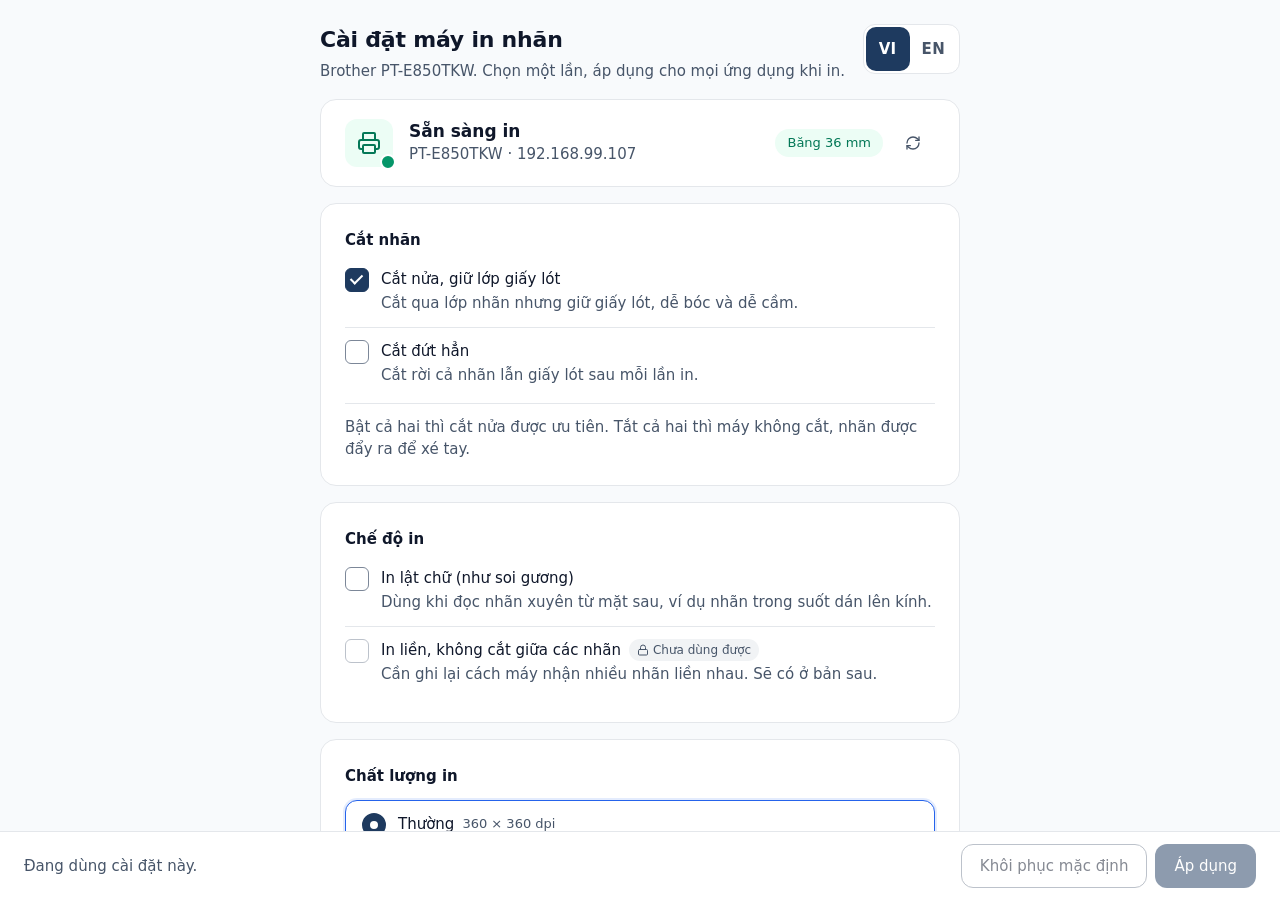
==== commit 3f066a2a: "fix(settings-app): keyboard focus, select navigation, field error, copyable text Audit against the u" ====
--- a/settings-app/ui/index.html
+++ b/settings-app/ui/index.html
@@ -17,8 +17,8 @@
           <p data-i18n="head.sub"></p>
         </div>
         <div class="lang" role="group" data-i18n-aria="lang.label" id="lang">
-          <button type="button" data-lang="vi" title="Tiếng Việt">VI</button>
-          <button type="button" data-lang="en" title="English">EN</button>
+          <button type="button" data-lang="vi" lang="vi" aria-label="Tiếng Việt" title="Tiếng Việt">VI</button>
+          <button type="button" data-lang="en" lang="en" aria-label="English" title="English">EN</button>
         </div>
       </header>
 
@@ -69,7 +69,7 @@
 
         <section class="card" aria-labelledby="h-quality">
           <h2 id="h-quality" data-i18n="quality.h"></h2>
-          <fieldset class="choices" id="quality"></fieldset>
+          <fieldset class="choices" id="quality" aria-labelledby="h-quality"></fieldset>
         </section>
 
         <section class="card" aria-labelledby="h-size">
@@ -83,10 +83,11 @@
         <h2 id="h-conn" data-i18n="conn.h"></h2>
         <label class="field" for="host" data-i18n="conn.label"></label>
         <div class="field-row">
-          <input class="input" id="host" inputmode="url" autocomplete="off" spellcheck="false" placeholder="192.168.99.107" />
+          <input class="input" id="host" inputmode="url" autocomplete="off" spellcheck="false" placeholder="192.168.99.107" aria-describedby="host-error host-hint" />
           <button class="btn btn-outline" id="save-host" type="button" data-i18n="conn.save"></button>
         </div>
-        <p class="hint" data-i18n="conn.hint"></p>
+        <p class="field-error" id="host-error" role="alert" hidden></p>
+        <p class="hint" id="host-hint" data-i18n="conn.hint"></p>
         <div class="actions">
           <button class="btn btn-outline" type="button" disabled><svg class="icon" data-i="printer"></svg><span data-i18n="conn.test"></span></button>
           <button class="btn btn-outline" type="button" disabled><svg class="icon" data-i="refresh"></svg><span data-i18n="conn.reinstall"></span></button>
--- a/settings-app/ui/styles.css
+++ b/settings-app/ui/styles.css
@@ -83,6 +83,9 @@
 
 .icon { width: 16px; height: 16px; flex-shrink: 0; fill: none; stroke: currentColor; stroke-width: 2; stroke-linecap: round; stroke-linejoin: round; }
 
+/* Error text and addresses are things people copy into a bug report. */
+.status-sub, .banner-desc, .bar-text, .field-error { -webkit-user-select: text; user-select: text; cursor: text; }
+
 /* ---------- page ---------- */
 .app { display: flex; flex-direction: column; height: 100%; }
 .page { flex: 1; overflow-y: auto; padding: 24px 24px 16px; display: flex; flex-direction: column; gap: 16px; }
@@ -99,8 +102,8 @@
 .note { margin-top: 4px; padding-top: 12px; border-top: 1px solid var(--border); color: var(--muted); text-wrap: pretty; }
 
 /* ---------- language switch ---------- */
-.lang { display: inline-flex; flex-shrink: 0; padding: 3px; border: 1px solid var(--border); border-radius: 12px; background: var(--surface); }
-.lang button { min-width: 44px; height: 38px; padding: 0 12px; border: 0; border-radius: 9px; background: transparent; color: var(--muted); font-weight: 600; letter-spacing: .02em; transition: background-color .15s, color .15s; }
+.lang { display: inline-flex; flex-shrink: 0; padding: 2px; border: 1px solid var(--border); border-radius: 12px; background: var(--surface); }
+.lang button { min-width: 44px; height: 44px; padding: 0 12px; border: 0; border-radius: 10px; background: transparent; color: var(--muted); font-weight: 600; letter-spacing: .02em; transition: background-color .15s, color .15s; }
 .lang button:hover { color: var(--foreground); background: var(--item-hover); }
 .lang button[aria-pressed="true"] { background: var(--primary); color: var(--on-primary); }
 
@@ -161,7 +164,7 @@
 
 /* ---------- check box rows ---------- */
 .rows { margin-top: 4px; display: flex; flex-direction: column; }
-.row { display: flex; gap: 12px; padding: 14px 0; cursor: pointer; }
+.row { display: flex; gap: 12px; padding: 12px 0; cursor: pointer; }
 .row + .row { border-top: 1px solid var(--border); }
 .row.is-locked { cursor: not-allowed; }
 .row-text { min-width: 0; display: flex; flex-direction: column; }
@@ -170,18 +173,18 @@
 .tag { display: inline-flex; align-items: center; gap: 4px; height: 22px; padding: 0 8px; border-radius: 999px; background: var(--neutral-bg); color: var(--neutral); font-size: 12px; font-weight: 500; }
 .tag .icon { width: 12px; height: 12px; }
 
-input[type="checkbox"], input[type="radio"] { appearance: none; -webkit-appearance: none; position: relative; flex-shrink: 0; width: 22px; height: 22px; margin: 1px 0 0; border: 1.5px solid var(--control-border); background: var(--surface); cursor: pointer; outline: none; transition: background-color .15s, border-color .15s; }
+input[type="checkbox"], input[type="radio"] { appearance: none; -webkit-appearance: none; position: relative; flex-shrink: 0; width: 24px; height: 24px; margin: 0; border: 1.5px solid var(--control-border); background: var(--surface); cursor: pointer; outline: none; transition: background-color .15s, border-color .15s; }
 input[type="checkbox"] { border-radius: 6px; }
 input[type="checkbox"]:checked { background: var(--primary); border-color: var(--primary); }
-input[type="checkbox"]:checked::after { content: ""; position: absolute; left: 6.5px; top: 2px; width: 5px; height: 10px; border: solid var(--on-primary); border-width: 0 2px 2px 0; rotate: 45deg; }
+input[type="checkbox"]:checked::after { content: ""; position: absolute; left: 7px; top: 3px; width: 5px; height: 10px; border: solid var(--on-primary); border-width: 0 2px 2px 0; rotate: 45deg; }
 input[type="radio"] { border-radius: 50%; }
-input[type="radio"]:checked { border: 7px solid var(--primary); }
+input[type="radio"]:checked { border: 8px solid var(--primary); }
 input:disabled { opacity: .5; cursor: not-allowed; }
 input:focus-visible { outline: 2px solid var(--accent); outline-offset: 2px; }
 
 /* ---------- choice cards ---------- */
 .choices { border: 0; padding: 0; margin: 12px 0 0; display: flex; flex-direction: column; gap: 8px; min-width: 0; }
-.choice { display: flex; gap: 12px; padding: 14px 16px; border: 1px solid var(--border); border-radius: 12px; background: var(--surface); cursor: pointer; transition: background-color .15s, border-color .15s; }
+.choice { display: flex; gap: 12px; padding: 12px 16px; border: 1px solid var(--border); border-radius: 12px; background: var(--surface); cursor: pointer; transition: background-color .15s, border-color .15s; }
 .choice:hover { background: var(--item-hover); }
 .choice:has(input:checked) { border-color: var(--accent); box-shadow: 0 0 0 2px var(--accent-soft); }
 .choice-text { min-width: 0; display: flex; flex-direction: column; }
@@ -192,16 +195,17 @@
 /* ---------- inputs ---------- */
 .field { display: block; margin-top: 12px; font-weight: 500; }
 .field-row { display: flex; gap: 8px; margin-top: 8px; }
-.input { flex: 1; min-width: 0; height: 44px; padding: 0 14px; border: 1px solid var(--control-border); border-radius: 12px; background: var(--surface); outline: none; -webkit-user-select: text; user-select: text; transition: border-color .15s, box-shadow .15s; }
+.input { flex: 1; min-width: 0; height: 44px; padding: 0 16px; border: 1px solid var(--control-border); border-radius: 12px; background: var(--surface); outline: none; -webkit-user-select: text; user-select: text; transition: border-color .15s, box-shadow .15s; }
 .input::placeholder { color: var(--muted); opacity: .8; }
 .input:focus { border-color: var(--accent); box-shadow: 0 0 0 2px var(--accent-soft); }
 .input[aria-invalid="true"] { border-color: var(--error-dot); }
+.field-error { margin-top: 8px; color: var(--error); font-weight: 500; text-wrap: pretty; }
 .actions { display: flex; flex-wrap: wrap; align-items: center; gap: 8px; margin-top: 16px; padding-top: 16px; border-top: 1px solid var(--border); }
 .soon { color: var(--muted); font-size: 13px; }
 
 /* ---------- custom select ---------- */
 .select { position: relative; margin-top: 12px; }
-.select-btn { display: flex; align-items: center; justify-content: space-between; gap: 8px; width: 100%; min-height: 44px; padding: 8px 14px; border: 1px solid var(--control-border); border-radius: 12px; background: var(--surface); text-align: left; transition: background-color .15s, border-color .15s; }
+.select-btn { display: flex; align-items: center; justify-content: space-between; gap: 8px; width: 100%; min-height: 44px; padding: 8px 16px; border: 1px solid var(--control-border); border-radius: 12px; background: var(--surface); text-align: left; transition: background-color .15s, border-color .15s; }
 .select-btn:hover { background: var(--item-hover); }
 .select-btn[aria-expanded="true"] { border-color: var(--accent); box-shadow: 0 0 0 2px var(--accent-soft); }
 .select-btn .icon { color: var(--muted); transition: rotate .15s; }
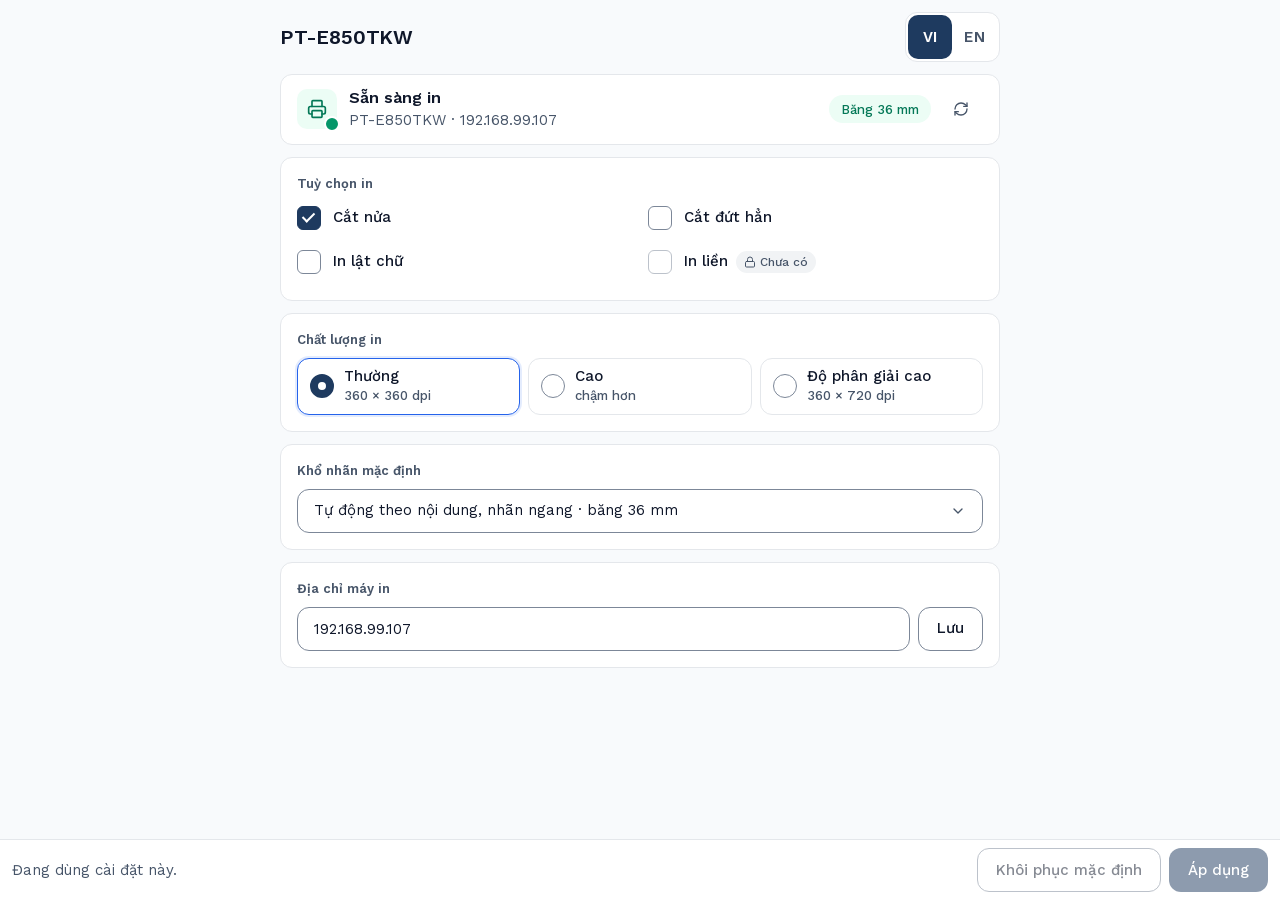
==== commit 0248b2bb: "refactor(settings-app): compact layout, no explanatory text - option descriptions move to tooltips; " ====
--- a/settings-app/ui/index.html
+++ b/settings-app/ui/index.html
@@ -12,10 +12,7 @@
   <div class="app">
     <main class="page" id="page">
       <header class="head">
-        <div class="head-text">
-          <h1 data-i18n="head.title"></h1>
-          <p data-i18n="head.sub"></p>
-        </div>
+        <h1 data-i18n="head.title"></h1>
         <div class="lang" role="group" data-i18n-aria="lang.label" id="lang">
           <button type="button" data-lang="vi" lang="vi" aria-label="Tiếng Việt" title="Tiếng Việt">VI</button>
           <button type="button" data-lang="en" lang="en" aria-label="English" title="English">EN</button>
@@ -26,43 +23,24 @@
       <div class="alerts" id="alerts"></div>
 
       <div id="form">
-        <section class="card" aria-labelledby="h-cut">
-          <h2 id="h-cut" data-i18n="cut.h"></h2>
+        <section class="card" aria-labelledby="h-opt">
+          <h2 id="h-opt" data-i18n="opt.h"></h2>
           <div class="rows">
-            <label class="row">
+            <label class="row" data-i18n-title="half.desc">
               <input type="checkbox" id="half_cut" />
-              <span class="row-text">
-                <span class="row-title" data-i18n="half.title"></span>
-                <span class="row-desc" data-i18n="half.desc"></span>
-              </span>
+              <span class="row-title" data-i18n="half.title"></span>
             </label>
-            <label class="row">
+            <label class="row" data-i18n-title="full.desc">
               <input type="checkbox" id="full_cut" />
-              <span class="row-text">
-                <span class="row-title" data-i18n="full.title"></span>
-                <span class="row-desc" data-i18n="full.desc"></span>
-              </span>
+              <span class="row-title" data-i18n="full.title"></span>
             </label>
-          </div>
-          <p class="note" data-i18n="cut.note"></p>
-        </section>
-
-        <section class="card" aria-labelledby="h-mode">
-          <h2 id="h-mode" data-i18n="mode.h"></h2>
-          <div class="rows">
-            <label class="row">
+            <label class="row" data-i18n-title="mirror.desc">
               <input type="checkbox" id="mirror" />
-              <span class="row-text">
-                <span class="row-title" data-i18n="mirror.title"></span>
-                <span class="row-desc" data-i18n="mirror.desc"></span>
-              </span>
+              <span class="row-title" data-i18n="mirror.title"></span>
             </label>
-            <label class="row is-locked">
+            <label class="row is-locked" data-i18n-title="chain.desc">
               <input type="checkbox" id="chain" disabled />
-              <span class="row-text">
-                <span class="row-title"><span data-i18n="chain.title"></span> <span class="tag"><svg class="icon" data-i="lock"></svg><span data-i18n="chain.tag"></span></span></span>
-                <span class="row-desc" data-i18n="chain.desc"></span>
-              </span>
+              <span class="row-title"><span data-i18n="chain.title"></span> <span class="tag"><svg class="icon" data-i="lock"></svg><span data-i18n="chain.tag"></span></span></span>
             </label>
           </div>
         </section>
@@ -74,25 +52,17 @@
 
         <section class="card" aria-labelledby="h-size">
           <h2 id="h-size" data-i18n="size.h"></h2>
-          <p class="hint" data-i18n="size.hint"></p>
           <div class="select" id="size"></div>
         </section>
       </div>
 
       <section class="card" id="conn" aria-labelledby="h-conn">
         <h2 id="h-conn" data-i18n="conn.h"></h2>
-        <label class="field" for="host" data-i18n="conn.label"></label>
         <div class="field-row">
-          <input class="input" id="host" inputmode="url" autocomplete="off" spellcheck="false" placeholder="192.168.99.107" aria-describedby="host-error host-hint" />
+          <input class="input" id="host" inputmode="url" autocomplete="off" spellcheck="false" placeholder="192.168.99.107" aria-labelledby="h-conn" aria-describedby="host-error" data-i18n-title="conn.hint" />
           <button class="btn btn-outline" id="save-host" type="button" data-i18n="conn.save"></button>
         </div>
         <p class="field-error" id="host-error" role="alert" hidden></p>
-        <p class="hint" id="host-hint" data-i18n="conn.hint"></p>
-        <div class="actions">
-          <button class="btn btn-outline" type="button" disabled><svg class="icon" data-i="printer"></svg><span data-i18n="conn.test"></span></button>
-          <button class="btn btn-outline" type="button" disabled><svg class="icon" data-i="refresh"></svg><span data-i18n="conn.reinstall"></span></button>
-          <span class="soon" data-i18n="conn.soon"></span>
-        </div>
       </section>
     </main>
 
--- a/settings-app/ui/styles.css
+++ b/settings-app/ui/styles.css
@@ -8,9 +8,26 @@
    borders and focus 3:1). Dark uses lighter, desaturated tonal variants, not
    inverted colours. Follows the system light/dark setting.
 
-   Font: Work Sans (has a Vietnamese subset; Outfit, also suggested by the skill,
-   does not). It is not bundled yet, so macOS falls back to SF, which also covers
-   Vietnamese. */
+   Font: Work Sans (variable, weight 400-700, SIL OFL, see fonts/OFL.txt), bundled
+   in fonts/ so the app works offline. Only the latin and vietnamese subsets are
+   included. Outfit, also suggested by the skill, has no Vietnamese. */
+
+@font-face {
+  font-family: "Work Sans";
+  font-style: normal;
+  font-weight: 400 700;
+  font-display: swap;
+  src: url("fonts/WorkSans-vietnamese.woff2") format("woff2");
+  unicode-range: U+0102-0103, U+0110-0111, U+0128-0129, U+0168-0169, U+01A0-01A1, U+01AF-01B0, U+0300-0301, U+0303-0304, U+0308-0309, U+0323, U+0329, U+1EA0-1EF9, U+20AB;
+}
+@font-face {
+  font-family: "Work Sans";
+  font-style: normal;
+  font-weight: 400 700;
+  font-display: swap;
+  src: url("fonts/WorkSans-latin.woff2") format("woff2");
+  unicode-range: U+0000-00FF, U+0131, U+0152-0153, U+02BB-02BC, U+02C6, U+02DA, U+02DC, U+0304, U+0308, U+0329, U+2000-206F, U+20AC, U+2122, U+2191, U+2193, U+2212, U+2215, U+FEFF, U+FFFD;
+}
 
 :root {
   color-scheme: light;
@@ -88,18 +105,16 @@
 
 /* ---------- page ---------- */
 .app { display: flex; flex-direction: column; height: 100%; }
-.page { flex: 1; overflow-y: auto; padding: 24px 24px 16px; display: flex; flex-direction: column; gap: 16px; }
-.page > * { width: 100%; max-width: 640px; margin-inline: auto; }
-#form { display: flex; flex-direction: column; gap: 16px; }
-.head { display: flex; align-items: flex-start; justify-content: space-between; gap: 16px; }
+.page { flex: 1; overflow-y: auto; padding: 12px; display: flex; flex-direction: column; gap: 12px; }
+.page > * { width: 100%; max-width: 720px; margin-inline: auto; }
+#form { display: flex; flex-direction: column; gap: 12px; }
+.head { display: flex; align-items: center; justify-content: space-between; gap: 16px; }
 .head-text { min-width: 0; }
-.head h1 { font-size: 22px; line-height: 32px; font-weight: 600; letter-spacing: -0.01em; }
+.head h1 { font-size: 20px; line-height: 28px; font-weight: 600; letter-spacing: -0.01em; }
 .head p { margin-top: 4px; color: var(--muted); text-wrap: pretty; }
 
-.card { background: var(--surface); border: 1px solid var(--border); border-radius: 16px; padding: 24px; }
-.card h2 { font-size: 15px; line-height: 24px; font-weight: 600; }
-.hint { margin-top: 4px; color: var(--muted); text-wrap: pretty; }
-.note { margin-top: 4px; padding-top: 12px; border-top: 1px solid var(--border); color: var(--muted); text-wrap: pretty; }
+.card { background: var(--surface); border: 1px solid var(--border); border-radius: 12px; padding: 16px; }
+.card h2 { font-size: 13px; line-height: 20px; font-weight: 600; color: var(--muted); }
 
 /* ---------- language switch ---------- */
 .lang { display: inline-flex; flex-shrink: 0; padding: 2px; border: 1px solid var(--border); border-radius: 12px; background: var(--surface); }
@@ -108,9 +123,9 @@
 .lang button[aria-pressed="true"] { background: var(--primary); color: var(--on-primary); }
 
 /* ---------- status ---------- */
-.status { display: flex; align-items: center; gap: 16px; min-height: 88px; }
-.status-icon { position: relative; display: grid; place-items: center; width: 48px; height: 48px; border-radius: 12px; background: var(--neutral-bg); color: var(--neutral); flex-shrink: 0; }
-.status-icon .icon { width: 24px; height: 24px; }
+.status { display: flex; align-items: center; gap: 12px; padding: 12px 16px; }
+.status-icon { position: relative; display: grid; place-items: center; width: 40px; height: 40px; border-radius: 10px; background: var(--neutral-bg); color: var(--neutral); flex-shrink: 0; }
+.status-icon .icon { width: 20px; height: 20px; }
 .status-icon::after { content: ""; position: absolute; right: -3px; bottom: -3px; width: 12px; height: 12px; border-radius: 50%; background: var(--neutral); border: 2px solid var(--surface); }
 .status[data-tone="ok"] .status-icon { background: var(--success-bg); color: var(--success); }
 .status[data-tone="ok"] .status-icon::after { background: var(--success-dot); }
@@ -121,7 +136,7 @@
 .status[data-tone="bad"] .status-icon { background: var(--error-bg); color: var(--error); }
 .status[data-tone="bad"] .status-icon::after { background: var(--error-dot); }
 .status-text { min-width: 0; flex: 1; }
-.status-title { font-size: 17px; line-height: 24px; font-weight: 600; }
+.status-title { font-size: 16px; line-height: 22px; font-weight: 600; }
 .status-sub { color: var(--muted); overflow-wrap: anywhere; }
 .status-side { display: flex; align-items: center; gap: 8px; flex-shrink: 0; }
 .badge { display: inline-flex; align-items: center; height: 28px; padding: 0 12px; border-radius: 999px; background: var(--neutral-bg); color: var(--neutral); font-size: 13px; font-weight: 500; white-space: nowrap; }
@@ -163,13 +178,10 @@
 .btn[aria-busy="true"] { cursor: progress; }
 
 /* ---------- check box rows ---------- */
-.rows { margin-top: 4px; display: flex; flex-direction: column; }
-.row { display: flex; gap: 12px; padding: 12px 0; cursor: pointer; }
-.row + .row { border-top: 1px solid var(--border); }
+.rows { margin-top: 2px; display: grid; grid-template-columns: 1fr 1fr; column-gap: 16px; }
+.row { display: flex; align-items: center; gap: 12px; min-height: 44px; padding: 10px 0; cursor: pointer; }
 .row.is-locked { cursor: not-allowed; }
-.row-text { min-width: 0; display: flex; flex-direction: column; }
 .row-title { font-weight: 500; display: flex; flex-wrap: wrap; align-items: center; gap: 4px 8px; }
-.row-desc { margin-top: 2px; color: var(--muted); text-wrap: pretty; }
 .tag { display: inline-flex; align-items: center; gap: 4px; height: 22px; padding: 0 8px; border-radius: 999px; background: var(--neutral-bg); color: var(--neutral); font-size: 12px; font-weight: 500; }
 .tag .icon { width: 12px; height: 12px; }
 
@@ -183,28 +195,25 @@
 input:focus-visible { outline: 2px solid var(--accent); outline-offset: 2px; }
 
 /* ---------- choice cards ---------- */
-.choices { border: 0; padding: 0; margin: 12px 0 0; display: flex; flex-direction: column; gap: 8px; min-width: 0; }
-.choice { display: flex; gap: 12px; padding: 12px 16px; border: 1px solid var(--border); border-radius: 12px; background: var(--surface); cursor: pointer; transition: background-color .15s, border-color .15s; }
+.choices { border: 0; padding: 0; margin: 8px 0 0; display: grid; grid-template-columns: repeat(3, 1fr); gap: 8px; min-width: 0; }
+.choice { display: flex; align-items: center; gap: 10px; min-height: 56px; padding: 8px 12px; border: 1px solid var(--border); border-radius: 12px; background: var(--surface); cursor: pointer; transition: background-color .15s, border-color .15s; }
 .choice:hover { background: var(--item-hover); }
 .choice:has(input:checked) { border-color: var(--accent); box-shadow: 0 0 0 2px var(--accent-soft); }
 .choice-text { min-width: 0; display: flex; flex-direction: column; }
-.choice-title { font-weight: 500; display: flex; flex-wrap: wrap; gap: 4px 8px; align-items: center; }
+.choice-title { font-weight: 500; line-height: 1.3; }
 .choice-meta { font-size: 13px; font-weight: 500; color: var(--muted); }
-.choice-desc { margin-top: 2px; color: var(--muted); text-wrap: pretty; }
 
 /* ---------- inputs ---------- */
-.field { display: block; margin-top: 12px; font-weight: 500; }
+
 .field-row { display: flex; gap: 8px; margin-top: 8px; }
 .input { flex: 1; min-width: 0; height: 44px; padding: 0 16px; border: 1px solid var(--control-border); border-radius: 12px; background: var(--surface); outline: none; -webkit-user-select: text; user-select: text; transition: border-color .15s, box-shadow .15s; }
 .input::placeholder { color: var(--muted); opacity: .8; }
 .input:focus { border-color: var(--accent); box-shadow: 0 0 0 2px var(--accent-soft); }
 .input[aria-invalid="true"] { border-color: var(--error-dot); }
 .field-error { margin-top: 8px; color: var(--error); font-weight: 500; text-wrap: pretty; }
-.actions { display: flex; flex-wrap: wrap; align-items: center; gap: 8px; margin-top: 16px; padding-top: 16px; border-top: 1px solid var(--border); }
-.soon { color: var(--muted); font-size: 13px; }
 
 /* ---------- custom select ---------- */
-.select { position: relative; margin-top: 12px; }
+.select { position: relative; margin-top: 8px; }
 .select-btn { display: flex; align-items: center; justify-content: space-between; gap: 8px; width: 100%; min-height: 44px; padding: 8px 16px; border: 1px solid var(--control-border); border-radius: 12px; background: var(--surface); text-align: left; transition: background-color .15s, border-color .15s; }
 .select-btn:hover { background: var(--item-hover); }
 .select-btn[aria-expanded="true"] { border-color: var(--accent); box-shadow: 0 0 0 2px var(--accent-soft); }
@@ -220,7 +229,7 @@
 .select-item .icon { color: var(--accent); }
 
 /* ---------- footer bar ---------- */
-.bar { display: flex; align-items: center; justify-content: space-between; gap: 12px; flex-wrap: wrap; padding: 12px 24px; background: var(--surface); border-top: 1px solid var(--border); }
+.bar { display: flex; align-items: center; justify-content: space-between; gap: 12px; flex-wrap: wrap; padding: 8px 12px; background: var(--surface); border-top: 1px solid var(--border); }
 .bar-text { flex: 1; min-width: 160px; color: var(--muted); }
 .bar-text[data-tone="dirty"] { color: var(--foreground); font-weight: 600; }
 .bar-text[data-tone="ok"] { color: var(--success); }
@@ -229,9 +238,7 @@
 [hidden] { display: none !important; }
 
 @media (max-width: 520px) {
-  .page { padding: 16px 16px 12px; }
-  .card { padding: 20px; }
-  .bar { padding: 12px 16px; }
+  .choices, .rows { grid-template-columns: 1fr; }
   .status { flex-wrap: wrap; }
   .bar-actions { width: 100%; }
   .bar-actions .btn { flex: 1; }
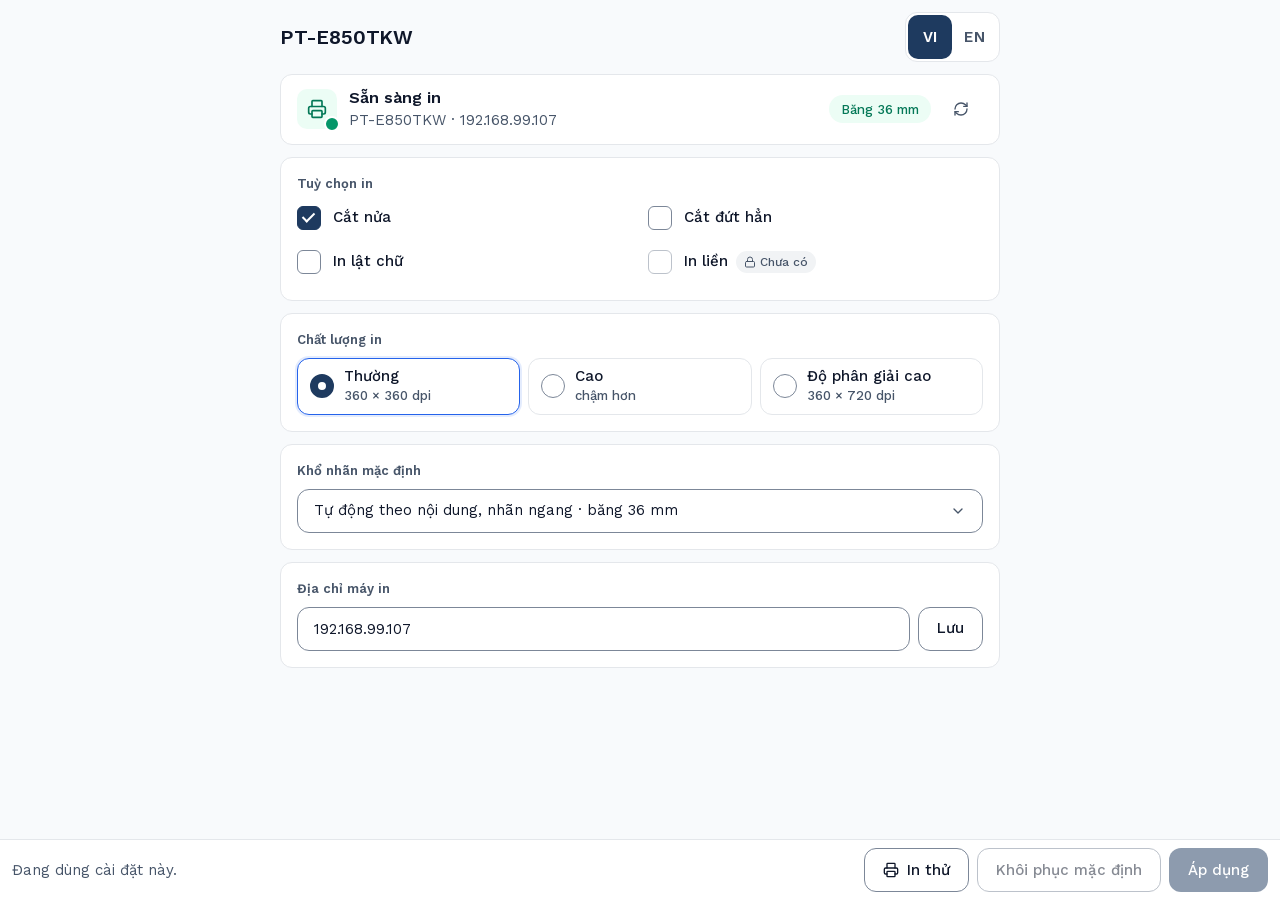
==== commit 39987936: "feat(settings-app): test print through the print queue The label is a generated PDF sent with lp, so" ====
--- a/settings-app/ui/index.html
+++ b/settings-app/ui/index.html
@@ -69,6 +69,7 @@
     <footer class="bar" id="bar">
       <p class="bar-text" id="bar-text" role="status"></p>
       <div class="bar-actions">
+        <button class="btn btn-outline" id="test" type="button"><svg class="icon" data-i="printer"></svg><span data-i18n="test.btn"></span></button>
         <button class="btn btn-outline" id="reset" type="button" data-i18n="bar.reset"></button>
         <button class="btn btn-primary" id="apply" type="button" data-i18n="bar.apply"></button>
       </div>
